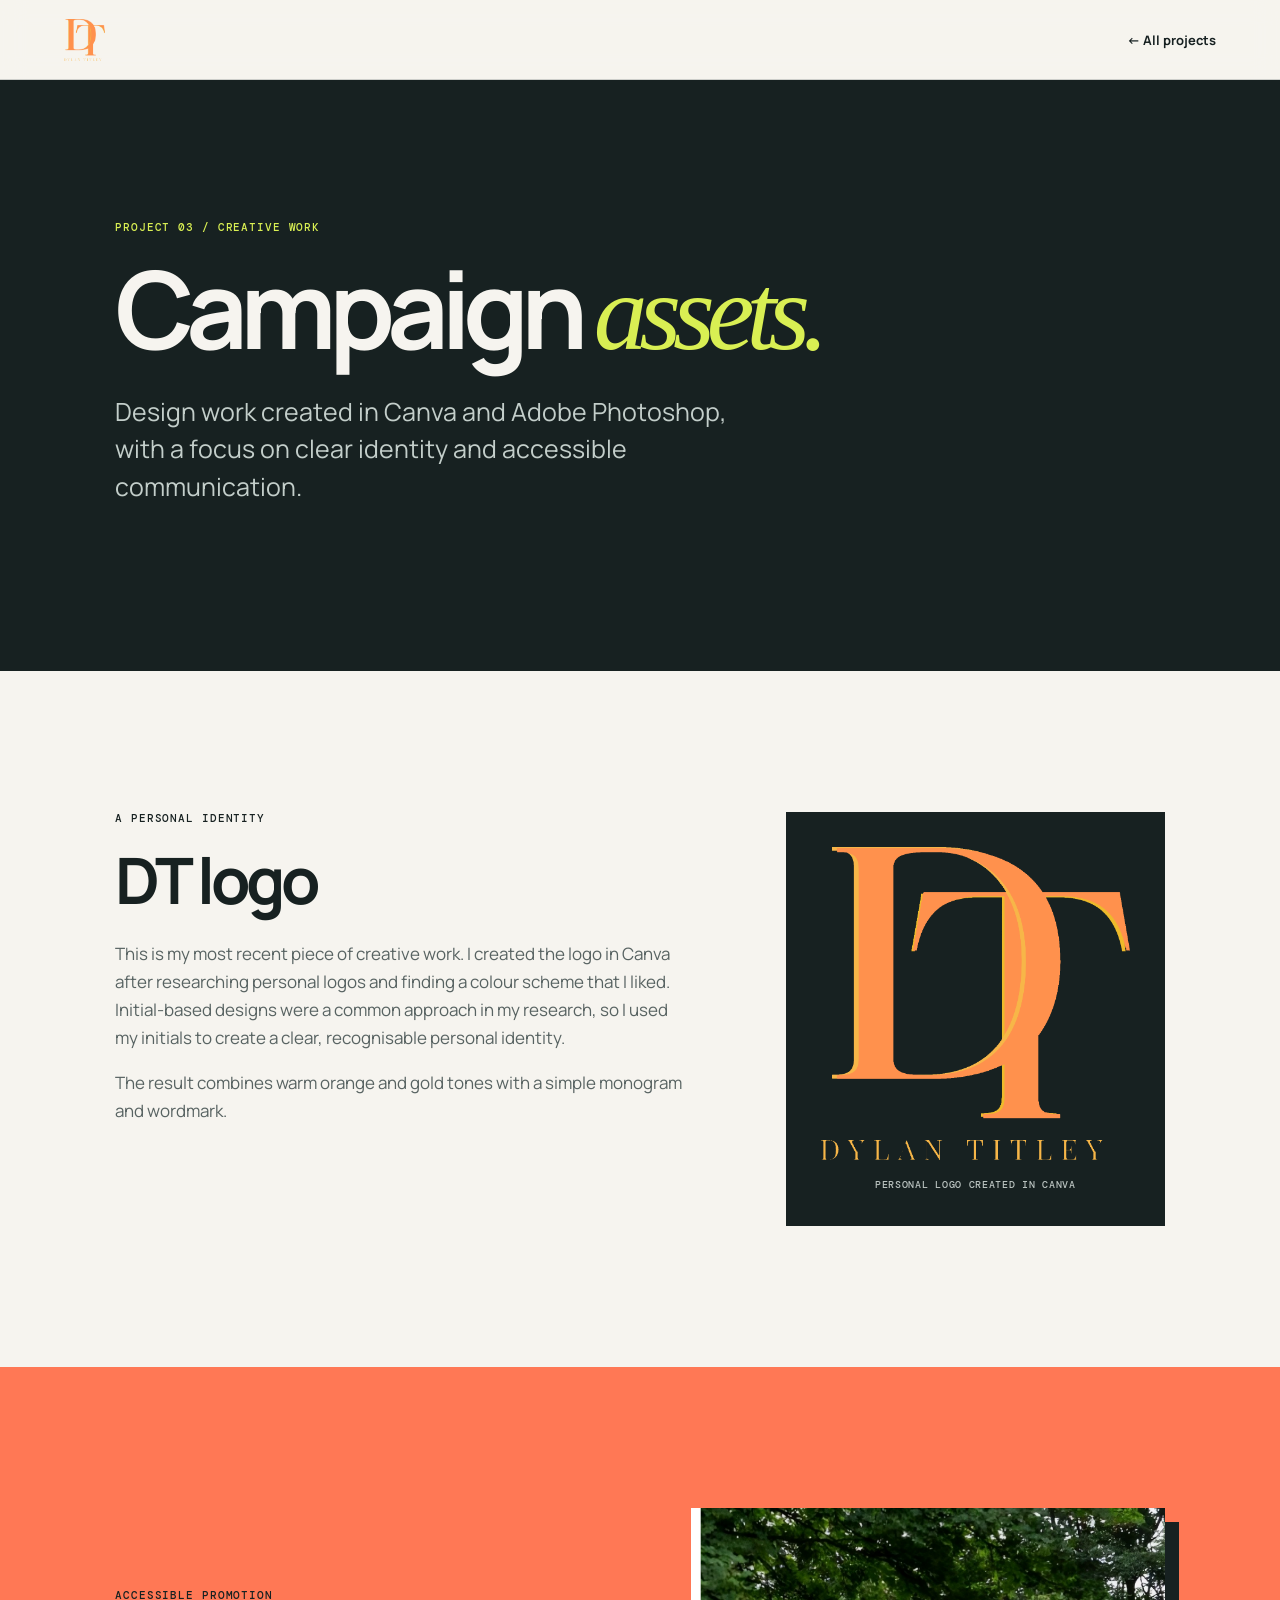
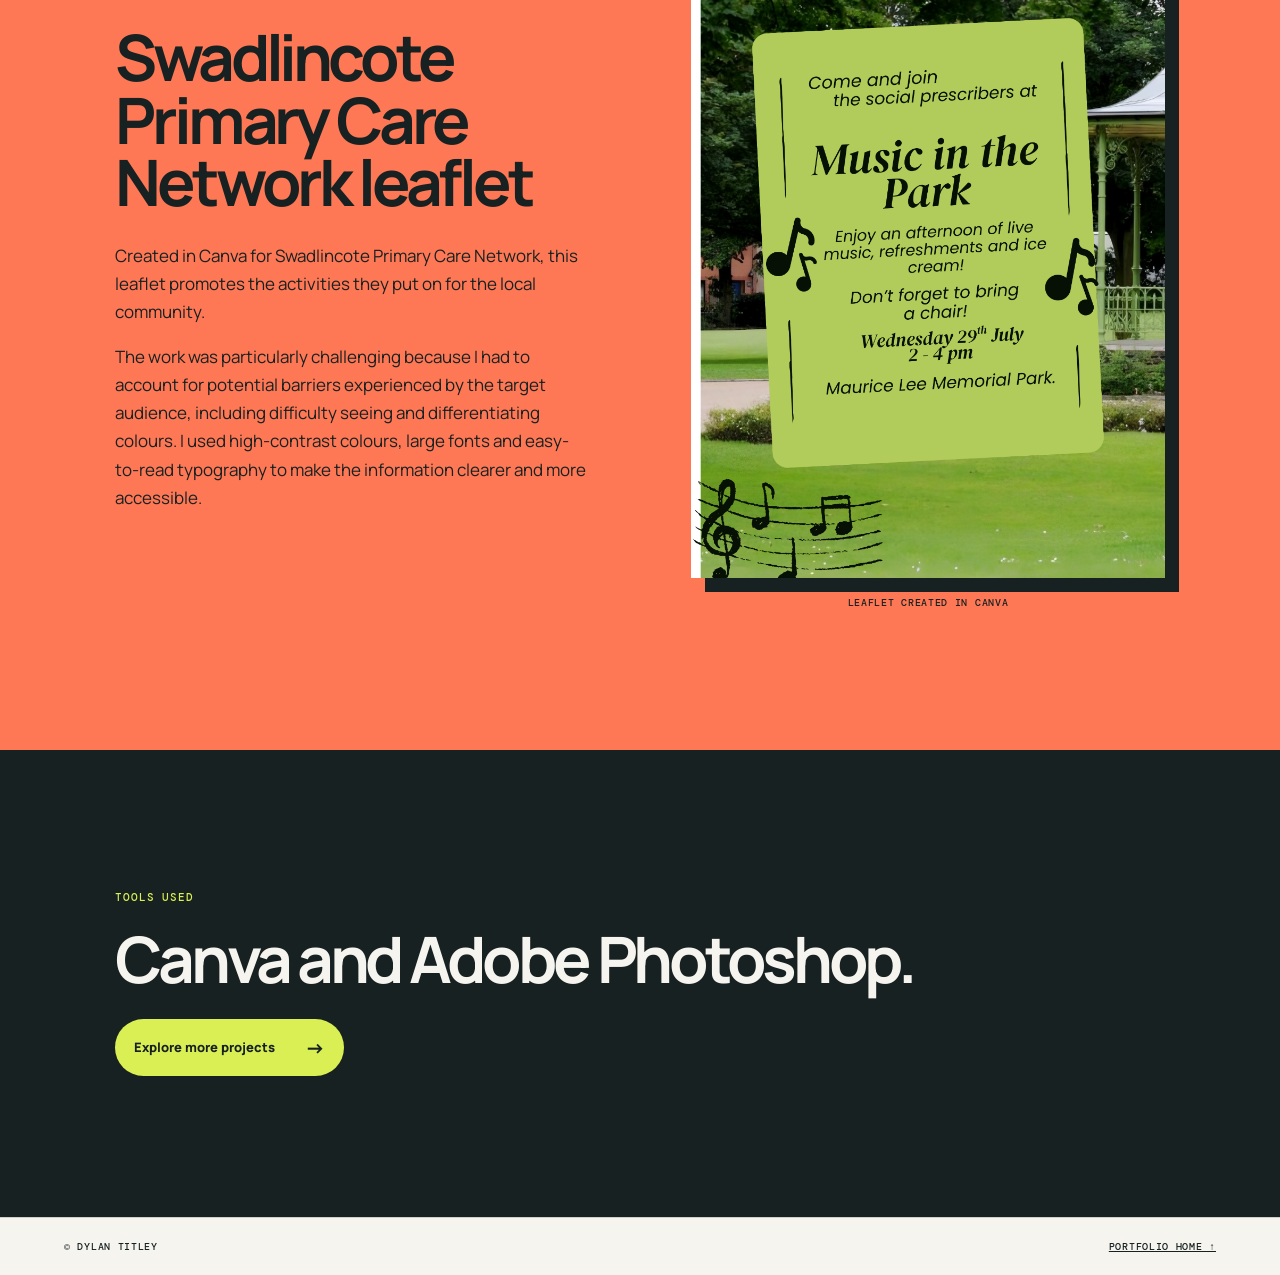
==== campaign-assets.html @ 347e77bb "Add files via upload" ====
<!doctype html>
<html lang="en">
<head>
  <meta charset="utf-8">
  <meta name="viewport" content="width=device-width, initial-scale=1">
  <meta name="description" content="Dylan Titley's campaign assets project.">
  <title>Campaign Assets | Dylan Titley</title>
  <link rel="preconnect" href="https://fonts.googleapis.com">
  <link rel="preconnect" href="https://fonts.gstatic.com" crossorigin>
  <link href="https://fonts.googleapis.com/css2?family=DM+Mono:wght@400;500&family=Manrope:wght@400;500;600;700;800&display=swap" rel="stylesheet">
  <link rel="stylesheet" href="styles.css">
</head>
<body>
  <header class="site-header"><a class="brand" href="index.html#home" aria-label="Dylan Titley, home"><img src="dt-logo-transparent.png" alt="Dylan Titley"></a><a class="back-link" href="index.html#projects">&larr; All projects</a></header>
  <main>
    <section class="project-hero section-shell"><p class="eyebrow">Project 03 / Creative work</p><h1>Campaign <em>assets.</em></h1><p class="project-intro">Design work created in Canva and Adobe Photoshop, with a focus on clear identity and accessible communication.</p></section>
    <section class="section-shell project-detail"><div class="project-summary"><p class="eyebrow">A personal identity</p><h2>DT logo</h2><p>This is my most recent piece of creative work. I created the logo in Canva after researching personal logos and finding a colour scheme that I liked. Initial-based designs were a common approach in my research, so I used my initials to create a clear, recognisable personal identity.</p><p>The result combines warm orange and gold tones with a simple monogram and wordmark.</p></div><figure class="asset-logo"><img src="dt-logo-transparent.png" alt="Dylan Titley DT personal logo"><figcaption>Personal logo created in Canva</figcaption></figure></section>
    <section class="asset-leaflet section-shell"><div class="leaflet-copy"><p class="eyebrow">Accessible promotion</p><h2>Swadlincote Primary Care Network leaflet</h2><p>Created in Canva for Swadlincote Primary Care Network, this leaflet promotes the activities they put on for the local community.</p><p>The work was particularly challenging because I had to account for potential barriers experienced by the target audience, including difficulty seeing and differentiating colours. I used high-contrast colours, large fonts and easy-to-read typography to make the information clearer and more accessible.</p></div><figure class="leaflet-art"><img src="music-in-the-park-leaflet.png" alt="Music in the Park leaflet for Swadlincote Primary Care Network"><figcaption>Leaflet created in Canva</figcaption></figure></section>
    <section class="project-closing section-shell"><p class="eyebrow">Tools used</p><h2>Canva and Adobe Photoshop.</h2><a class="button button-solid" href="index.html#projects">Explore more projects <span>&rarr;</span></a></section>
  </main>
  <footer><span>&copy; <span id="year"></span> Dylan Titley</span><a href="index.html#home">Portfolio home &uarr;</a></footer><script src="script.js"></script>
</body>
</html>
---- styles.css ----
:root{--ink:#172121;--paper:#f6f4ef;--lime:#d9ef53;--coral:#ff7855;--line:rgba(23,33,33,.18);--muted:#586362}*{box-sizing:border-box}html{scroll-behavior:smooth}body{margin:0;background:var(--paper);color:var(--ink);font-family:Manrope,Arial,sans-serif}.site-header{height:80px;padding:0 clamp(22px,5vw,74px);display:flex;align-items:center;justify-content:space-between;border-bottom:1px solid var(--line);position:sticky;top:0;background:rgba(246,244,239,.94);backdrop-filter:blur(12px);z-index:10}.brand{font-size:27px;font-weight:800;letter-spacing:-2px;color:inherit;text-decoration:none}.brand span{color:var(--coral)}.menu-toggle{width:48px;height:48px;border:1px solid var(--ink);border-radius:50%;background:none;display:flex;flex-direction:column;justify-content:center;gap:6px;align-items:center;cursor:pointer;z-index:12}.menu-toggle span{width:18px;height:1.5px;background:var(--ink);transition:.25s}.menu-toggle.open span:first-child{transform:translateY(3.75px) rotate(45deg)}.menu-toggle.open span:last-child{transform:translateY(-3.75px) rotate(-45deg)}.site-menu{position:fixed;inset:0 0 auto auto;width:min(430px,100%);height:100vh;background:var(--ink);padding:120px clamp(34px,6vw,80px);transform:translateX(102%);transition:transform .35s ease;display:flex;flex-direction:column;gap:12px;z-index:11}.site-menu.open{transform:translateX(0)}.site-menu a{color:var(--paper);text-decoration:none;font-size:clamp(28px,4vw,46px);font-weight:700;letter-spacing:-2px;line-height:1.18}.site-menu a:hover{color:var(--lime)}.section-shell{padding:clamp(76px,11vw,150px) clamp(22px,9vw,145px)}.hero{min-height:calc(100vh - 80px);background:var(--ink);color:var(--paper);display:flex;flex-direction:column;justify-content:center;position:relative;overflow:hidden}.hero:after{content:"";position:absolute;width:min(42vw,540px);aspect-ratio:1;border-radius:50%;background:var(--lime);right:-8vw;bottom:-17vw;opacity:.98}.eyebrow,.card-label{margin:0 0 24px;font:500 11px/1.2 "DM Mono",monospace;letter-spacing:.08em;text-transform:uppercase}.hero .eyebrow{color:var(--lime)}h1,h2,h3,p{margin-top:0}h1{font-size:clamp(50px,8.4vw,128px);line-height:.93;letter-spacing:-.075em;max-width:1000px;margin-bottom:30px;position:relative;z-index:1}h1 em{font-family:Georgia,serif;font-weight:400;color:var(--lime)}.hero-copy{max-width:540px;font-size:clamp(17px,1.7vw,22px);line-height:1.55;position:relative;z-index:1}.hero-actions{display:flex;align-items:center;gap:26px;margin-top:24px;position:relative;z-index:1}.button{display:inline-flex;align-items:center;gap:30px;padding:15px 19px;border-radius:999px;text-decoration:none;font-size:13px;font-weight:800;transition:transform .2s}.button:hover{transform:translateY(-3px)}.button-solid{background:var(--lime);color:var(--ink)}.button span{font-size:20px}.text-link{color:var(--paper);font-weight:700}.hero-footer{position:absolute;left:clamp(22px,9vw,145px);right:clamp(22px,9vw,145px);bottom:32px;display:flex;justify-content:space-between;font:500 10px "DM Mono",monospace;text-transform:uppercase;letter-spacing:.07em;color:#b9c2bf;z-index:1}.split-section{display:grid;grid-template-columns:.8fr 2fr;gap:8vw;border-bottom:1px solid var(--line)}h2{font-size:clamp(37px,5vw,73px);line-height:.98;letter-spacing:-.065em;margin-bottom:28px;max-width:850px}.split-section p:not(.eyebrow){max-width:680px;font-size:17px;line-height:1.65;color:var(--muted)}.split-section .lead{color:var(--ink);font-size:23px;line-height:1.45}.experience-section{background:#e3e0d9}.section-heading{display:flex;justify-content:space-between;align-items:flex-end;gap:40px;margin-bottom:58px}.section-heading p{max-width:300px;color:var(--muted);line-height:1.5;margin-bottom:7px}.timeline{border-top:1px solid var(--line)}.timeline-item{display:grid;grid-template-columns:.8fr 2fr;gap:8vw;padding:28px 0 34px;border-bottom:1px solid var(--line)}.timeline-meta{font:500 11px/1.6 "DM Mono",monospace;text-transform:uppercase}.timeline-meta span{display:block}.timeline-meta span+span{color:var(--coral)}h3{font-size:clamp(22px,3vw,38px);letter-spacing:-.055em;margin-bottom:12px}h3 span{font-weight:400;color:var(--muted)}.timeline-item p{max-width:650px;margin-bottom:0;color:var(--muted);line-height:1.6}.two-column{display:grid;grid-template-columns:1.25fr .75fr;gap:8vw}.education-card{border-top:1px solid var(--line);padding:20px 0 10px;margin-top:30px}.education-card h3{font-size:23px;margin-bottom:8px}.education-card p{line-height:1.55}.education-card span,.small{color:var(--muted)}.small{font-size:14px}.skills{background:var(--lime);align-self:start;padding:30px}.skills ul{list-style:none;padding:0;margin:0}.skills li{font-size:20px;border-top:1px solid rgba(23,33,33,.28);padding:13px 0}.relevant-label{margin-top:45px}.skills .relevant li{font-size:14px;line-height:1.4}.projects-section{background:var(--coral)}.project-grid{display:grid;grid-template-columns:repeat(3,1fr);gap:16px}.project-card{min-height:340px;background:var(--paper);padding:22px;position:relative;overflow:hidden;display:flex;flex-direction:column}.project-card p{font:500 11px "DM Mono",monospace}.project-card h3{font-size:27px;margin:auto 0 5px;z-index:1}.project-card span{font-size:13px;color:var(--muted);z-index:1}.project-shape{position:absolute;right:-55px;top:34px;width:180px;aspect-ratio:1;background:var(--lime)}.shape-one{border-radius:50%}.shape-two{transform:rotate(45deg);background:var(--ink)}.shape-three{border-radius:0 90px 0 90px;background:var(--coral);border:1px solid var(--ink)}.cv-section{background:var(--ink);color:var(--paper);display:flex;align-items:center;justify-content:space-between;gap:35px}.cv-section .eyebrow{color:var(--lime)}.cv-section h2{margin-bottom:12px}.cv-section p:not(.eyebrow){color:#c3ceca;margin-bottom:0}.button-light{background:var(--paper);color:var(--ink);white-space:nowrap}.contact-section{text-align:center;padding-top:130px;padding-bottom:130px}.contact-section .eyebrow{color:var(--coral)}.contact-section h2{margin:0 auto 28px}.contact-email{font-size:clamp(21px,4vw,50px);letter-spacing:-.055em;color:var(--ink);font-weight:700;text-decoration-color:var(--coral);text-underline-offset:8px}.contact-section p{margin:26px 0 0;color:var(--muted)}footer{padding:22px clamp(22px,5vw,74px);display:flex;justify-content:space-between;border-top:1px solid var(--line);font:500 10px "DM Mono",monospace;text-transform:uppercase;letter-spacing:.07em}footer a{color:inherit}@media(max-width:720px){.section-shell{padding-top:80px;padding-bottom:80px}.hero:after{width:260px;right:-80px;bottom:-60px}.hero-footer{display:block}.hero-footer span{display:block;margin-top:7px}.split-section,.timeline-item,.two-column{grid-template-columns:1fr;gap:25px}.section-heading,.cv-section{display:block}.section-heading p{margin-bottom:0}.project-grid{grid-template-columns:1fr}.project-card{min-height:230px}.skills{margin-top:10px}.cv-section .button{margin-top:32px}.site-menu{width:100%}h1{font-size:clamp(50px,15vw,80px)}}
.brand{display:flex;align-items:center;width:58px}.brand img{width:100%;height:42px;object-fit:contain;object-position:left center}.hero-logo{position:absolute;width:clamp(220px,25vw,420px);right:clamp(16px,5vw,85px);top:50px;z-index:1;object-fit:contain;mix-blend-mode:screen;opacity:.84}.hero h1,.hero-copy,.hero-actions,.hero-footer{z-index:2}@media(max-width:720px){.hero-logo{width:180px;right:-20px;top:30px;opacity:.48}}
.project-card{color:var(--ink);text-decoration:none;transition:transform .25s,box-shadow .25s}.project-card:hover{transform:translateY(-7px);box-shadow:10px 10px 0 var(--ink)}.project-card b{display:block;margin-top:8px;font:500 10px "DM Mono",monospace;text-transform:uppercase;letter-spacing:.06em;color:var(--coral)}.back-link{color:var(--ink);font:700 13px Manrope,Arial,sans-serif;text-decoration:none}.back-link:hover{text-decoration:underline;text-underline-offset:5px}.project-hero{background:var(--ink);color:var(--paper);min-height:55vh;display:flex;flex-direction:column;justify-content:center}.project-hero .eyebrow,.project-closing .eyebrow{color:var(--lime)}.project-hero h1{max-width:1000px}.project-hero h1 em{font-family:Georgia,serif;font-weight:400;color:var(--lime)}.project-intro{max-width:620px;font-size:clamp(18px,2vw,25px);line-height:1.5;color:#c3ceca}.project-detail{display:grid;grid-template-columns:1.2fr .8fr;gap:8vw}.project-summary p:not(.eyebrow){max-width:660px;color:var(--muted);font-size:17px;line-height:1.65}.project-facts{border-top:1px solid var(--line)}.project-facts div{padding:18px 0;border-bottom:1px solid var(--line);display:flex;justify-content:space-between;gap:15px}.project-facts span{font:500 10px "DM Mono",monospace;text-transform:uppercase;letter-spacing:.07em}.project-facts strong{font-size:14px;text-align:right}.process-section{background:#e3e0d9}.process-grid{display:grid;grid-template-columns:repeat(2,1fr);border-top:1px solid var(--line)}.process-grid article{padding:28px 32px 35px 0;border-bottom:1px solid var(--line)}.process-grid article:nth-child(odd){padding-right:32px;border-right:1px solid var(--line)}.process-grid article:nth-child(even){padding-left:32px}.process-grid span{font:500 11px "DM Mono",monospace;color:var(--coral)}.process-grid h3{font-size:27px;margin:35px 0 10px}.process-grid p{margin:0;color:var(--muted);line-height:1.6}.project-closing{background:var(--ink);color:var(--paper)}.project-placeholder{min-height:50vh;background:var(--coral)}.project-placeholder p:not(.eyebrow){max-width:630px;font-size:18px;line-height:1.6}.project-placeholder .button{margin-top:20px}@media(max-width:720px){.project-detail,.process-grid{grid-template-columns:1fr}.process-grid article:nth-child(odd){padding-right:0;border-right:0}.process-grid article:nth-child(even){padding-left:0}.project-facts{margin-top:20px}}
.project-pdf{background:var(--coral);display:flex;align-items:center;justify-content:space-between;gap:35px}.project-pdf h2{margin-bottom:12px}.project-pdf p:not(.eyebrow){margin:0;line-height:1.5}@media(max-width:720px){.project-pdf{display:block}.project-pdf .button{margin-top:28px}}
.linkedin-link{display:block;width:max-content;margin:20px auto 0;color:var(--ink);font-size:14px;font-weight:800;text-decoration:none;border-bottom:2px solid var(--coral);padding-bottom:4px}.linkedin-link:hover{color:var(--coral)}.asset-logo{margin:0;background:#172121;display:flex;flex-direction:column;align-items:center;justify-content:center;min-height:390px;padding:35px}.asset-logo img{width:min(100%,360px);height:auto}.asset-logo figcaption,.leaflet-art figcaption{margin-top:18px;font:500 10px "DM Mono",monospace;letter-spacing:.07em;text-transform:uppercase;color:#b9c2bf}.asset-leaflet{display:grid;grid-template-columns:1fr 1fr;gap:8vw;align-items:center;background:var(--coral)}.leaflet-copy p:not(.eyebrow){max-width:600px;font-size:17px;line-height:1.65}.leaflet-art{margin:0;display:flex;flex-direction:column;align-items:center}.leaflet-art img{width:min(100%,480px);height:auto;box-shadow:14px 14px 0 var(--ink)}.leaflet-art figcaption{color:var(--ink)}@media(max-width:720px){.asset-leaflet{grid-template-columns:1fr}.asset-logo{min-height:260px}}
.hero-logo{width:clamp(120px,14vw,180px);right:clamp(12px,3vw,52px);top:28px}.hero h1{max-width:900px}@media(max-width:720px){.hero-logo{width:96px;right:12px;top:18px;opacity:.42}}
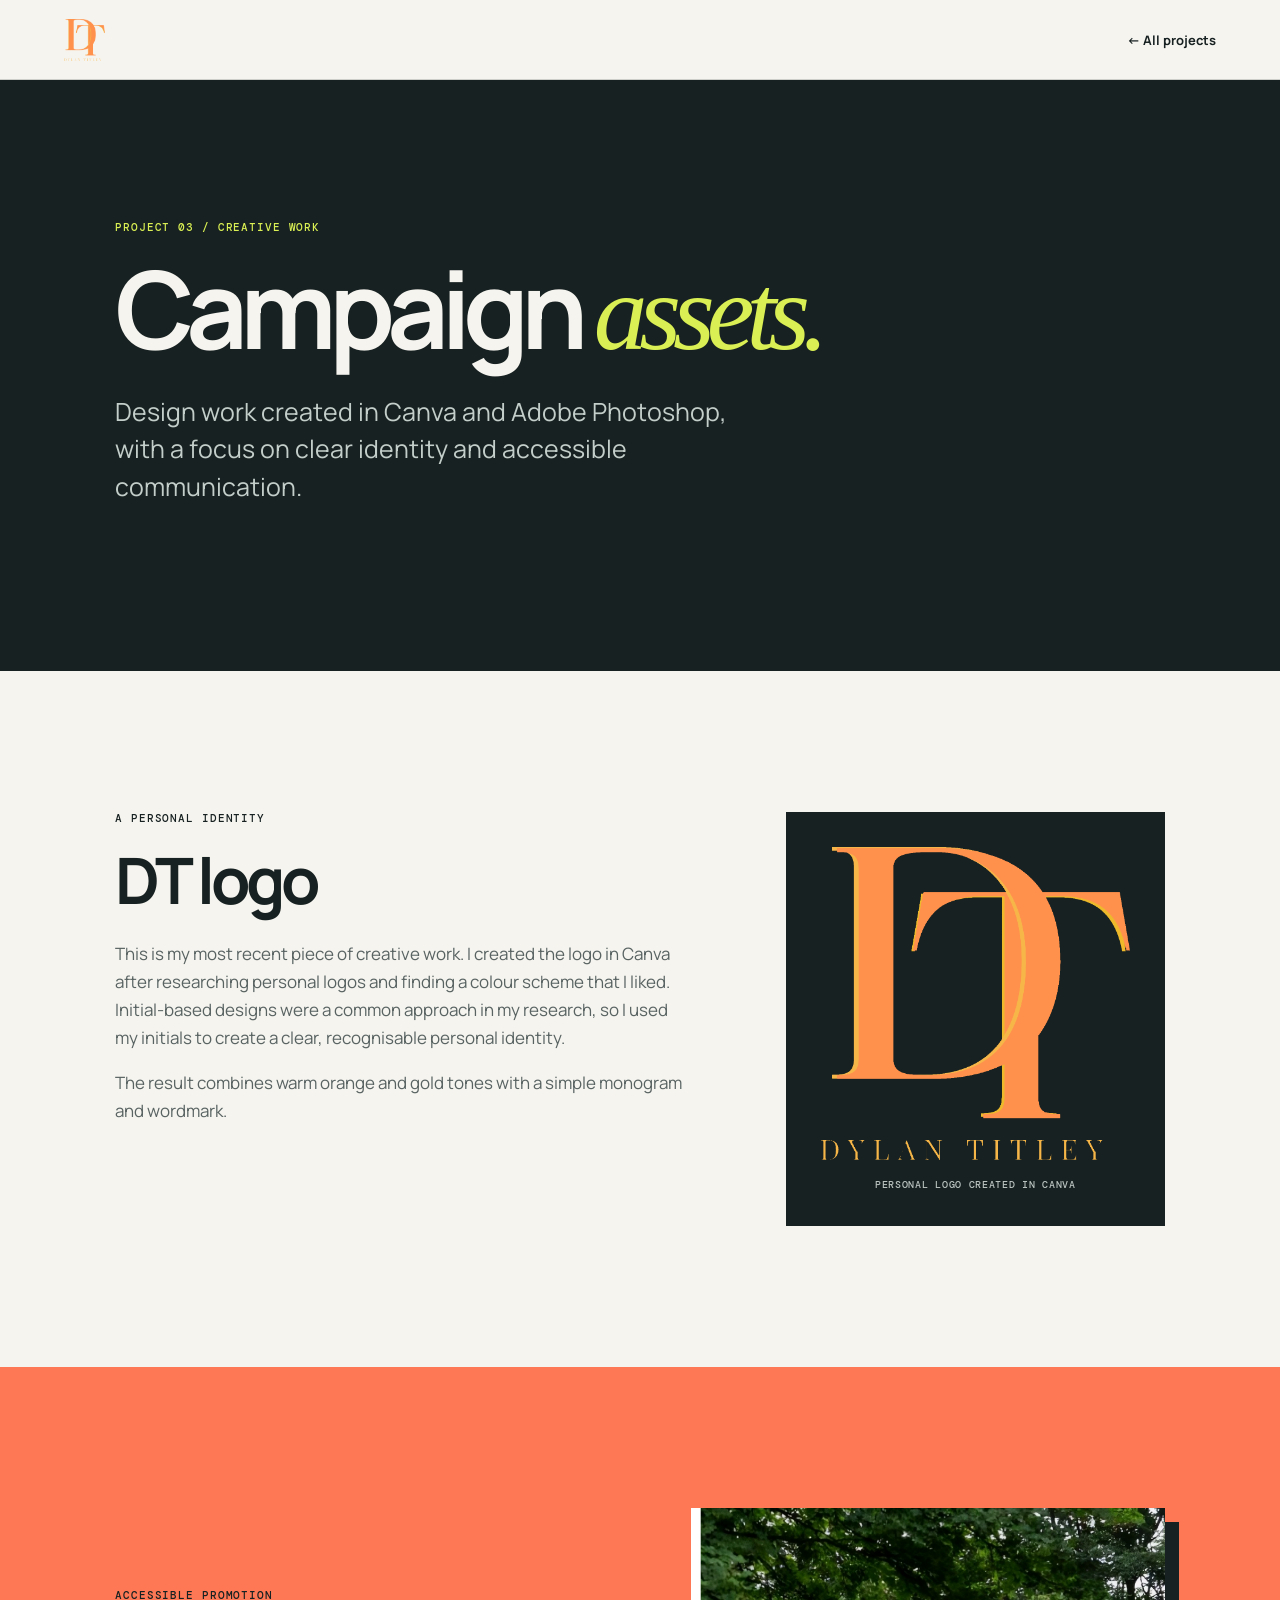
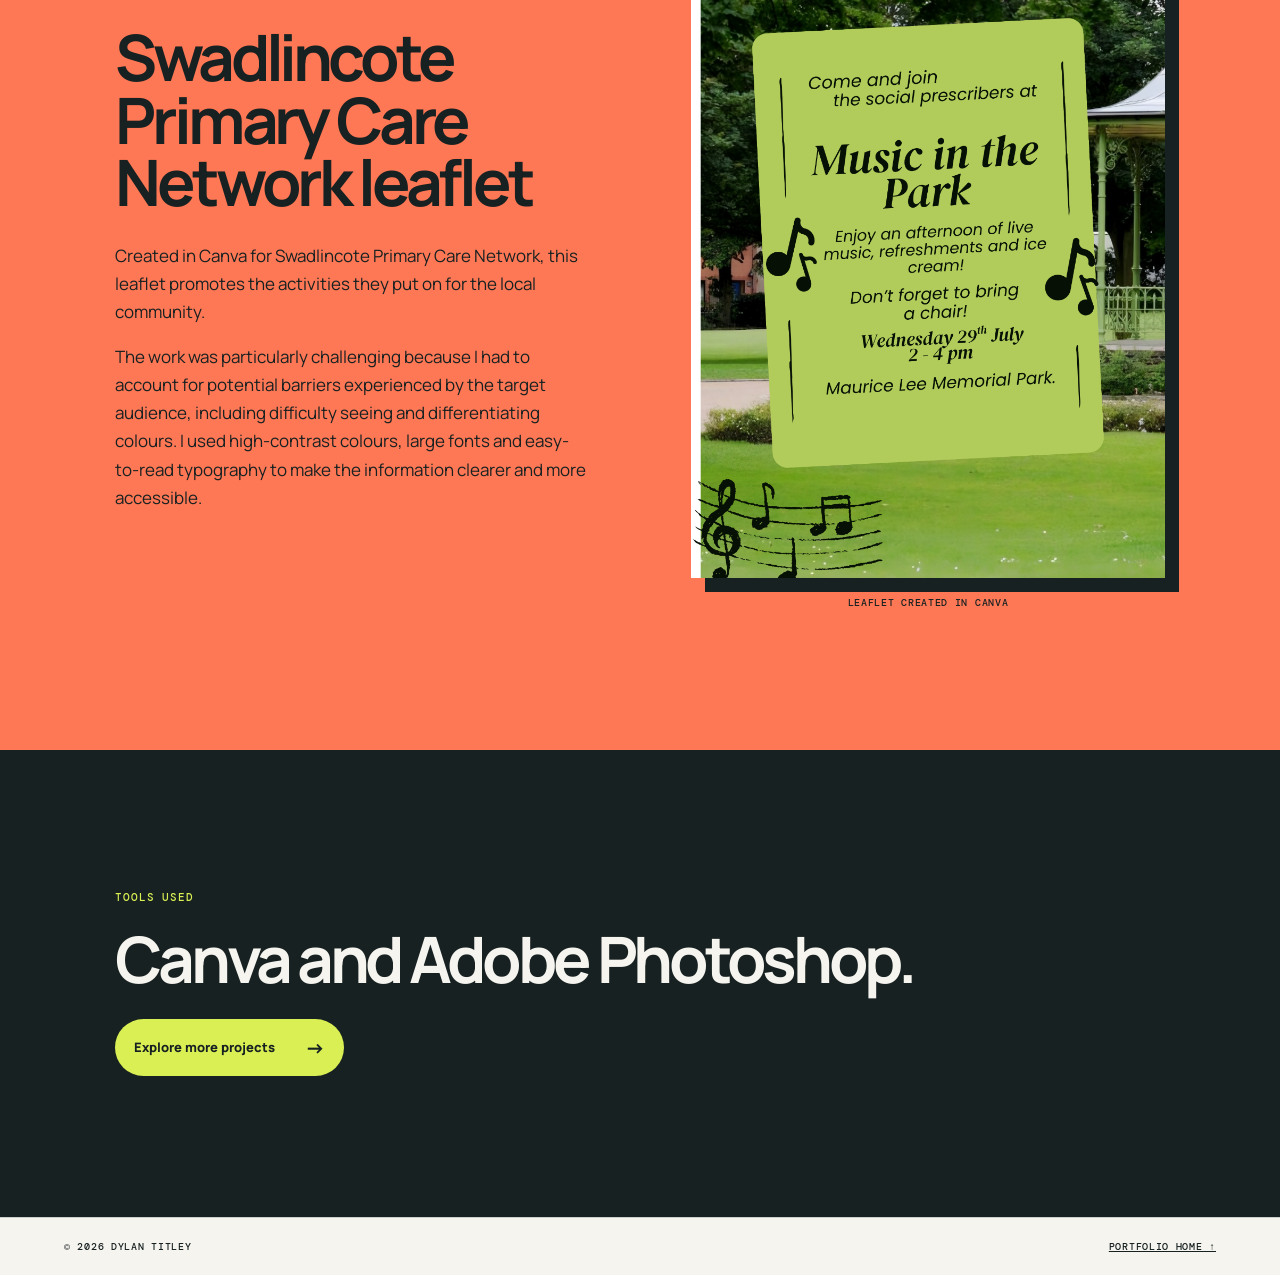
==== commit 60e16283: "Improve portfolio navigation and add motion upgrades" ====
--- a/campaign-assets.html
+++ b/campaign-assets.html
@@ -1,23 +1,115 @@
 <!doctype html>
 <html lang="en">
-<head>
-  <meta charset="utf-8">
-  <meta name="viewport" content="width=device-width, initial-scale=1">
-  <meta name="description" content="Dylan Titley's campaign assets project.">
-  <title>Campaign Assets | Dylan Titley</title>
-  <link rel="preconnect" href="https://fonts.googleapis.com">
-  <link rel="preconnect" href="https://fonts.gstatic.com" crossorigin>
-  <link href="https://fonts.googleapis.com/css2?family=DM+Mono:wght@400;500&family=Manrope:wght@400;500;600;700;800&display=swap" rel="stylesheet">
-  <link rel="stylesheet" href="styles.css">
-</head>
-<body>
-  <header class="site-header"><a class="brand" href="index.html#home" aria-label="Dylan Titley, home"><img src="dt-logo-transparent.png" alt="Dylan Titley"></a><a class="back-link" href="index.html#projects">&larr; All projects</a></header>
-  <main>
-    <section class="project-hero section-shell"><p class="eyebrow">Project 03 / Creative work</p><h1>Campaign <em>assets.</em></h1><p class="project-intro">Design work created in Canva and Adobe Photoshop, with a focus on clear identity and accessible communication.</p></section>
-    <section class="section-shell project-detail"><div class="project-summary"><p class="eyebrow">A personal identity</p><h2>DT logo</h2><p>This is my most recent piece of creative work. I created the logo in Canva after researching personal logos and finding a colour scheme that I liked. Initial-based designs were a common approach in my research, so I used my initials to create a clear, recognisable personal identity.</p><p>The result combines warm orange and gold tones with a simple monogram and wordmark.</p></div><figure class="asset-logo"><img src="dt-logo-transparent.png" alt="Dylan Titley DT personal logo"><figcaption>Personal logo created in Canva</figcaption></figure></section>
-    <section class="asset-leaflet section-shell"><div class="leaflet-copy"><p class="eyebrow">Accessible promotion</p><h2>Swadlincote Primary Care Network leaflet</h2><p>Created in Canva for Swadlincote Primary Care Network, this leaflet promotes the activities they put on for the local community.</p><p>The work was particularly challenging because I had to account for potential barriers experienced by the target audience, including difficulty seeing and differentiating colours. I used high-contrast colours, large fonts and easy-to-read typography to make the information clearer and more accessible.</p></div><figure class="leaflet-art"><img src="music-in-the-park-leaflet.png" alt="Music in the Park leaflet for Swadlincote Primary Care Network"><figcaption>Leaflet created in Canva</figcaption></figure></section>
-    <section class="project-closing section-shell"><p class="eyebrow">Tools used</p><h2>Canva and Adobe Photoshop.</h2><a class="button button-solid" href="index.html#projects">Explore more projects <span>&rarr;</span></a></section>
-  </main>
-  <footer><span>&copy; <span id="year"></span> Dylan Titley</span><a href="index.html#home">Portfolio home &uarr;</a></footer><script src="script.js"></script>
-</body>
+  <head>
+    <meta charset="utf-8" />
+    <meta name="viewport" content="width=device-width, initial-scale=1" />
+    <meta
+      name="description"
+      content="Dylan Titley's campaign assets project."
+    />
+    <link rel="icon" type="image/png" href="favicon.png" />
+    <title>Campaign Assets | Dylan Titley</title>
+    <link rel="preconnect" href="https://fonts.googleapis.com" />
+    <link rel="preconnect" href="https://fonts.gstatic.com" crossorigin />
+    <link
+      href="https://fonts.googleapis.com/css2?family=DM+Mono:wght@400;500&family=Manrope:wght@400;500;600;700;800&display=swap"
+      rel="stylesheet"
+    />
+    <link rel="stylesheet" href="vendor/lenis.css" />
+    <link rel="stylesheet" href="styles.css" />
+    <script src="vendor/gsap.min.js" defer></script>
+    <script src="vendor/lenis.min.js" defer></script>
+    <script src="script.js" defer></script>
+  </head>
+  <body>
+    <a class="skip-link" href="#main-content">Skip to content</a>
+    <div class="reading-progress" aria-hidden="true"></div>
+    <header class="site-header">
+      <a class="brand" href="index.html#home" aria-label="Dylan Titley, home"
+        ><img
+          src="dt-logo-transparent.png"
+          alt="Dylan Titley"
+          width="1023"
+          height="1038"
+          decoding="async" /></a
+      ><a class="back-link" href="index.html#projects">&larr; All projects</a>
+    </header>
+    <main id="main-content" tabindex="-1">
+      <section class="project-hero section-shell">
+        <p class="eyebrow">Project 03 / Creative work</p>
+        <h1>Campaign <em>assets.</em></h1>
+        <p class="project-intro">
+          Design work created in Canva and Adobe Photoshop, with a focus on
+          clear identity and accessible communication.
+        </p>
+      </section>
+      <section class="section-shell project-detail">
+        <div class="project-summary">
+          <p class="eyebrow">A personal identity</p>
+          <h2>DT logo</h2>
+          <p>
+            This is my most recent piece of creative work. I created the logo in
+            Canva after researching personal logos and finding a colour scheme
+            that I liked. Initial-based designs were a common approach in my
+            research, so I used my initials to create a clear, recognisable
+            personal identity.
+          </p>
+          <p>
+            The result combines warm orange and gold tones with a simple
+            monogram and wordmark.
+          </p>
+        </div>
+        <figure class="asset-logo">
+          <img
+            src="dt-logo-transparent.png"
+            alt="Dylan Titley DT personal logo"
+            width="1023"
+            height="1038"
+            decoding="async"
+            loading="lazy"
+          />
+          <figcaption>Personal logo created in Canva</figcaption>
+        </figure>
+      </section>
+      <section class="asset-leaflet section-shell">
+        <div class="leaflet-copy">
+          <p class="eyebrow">Accessible promotion</p>
+          <h2>Swadlincote Primary Care Network leaflet</h2>
+          <p>
+            Created in Canva for Swadlincote Primary Care Network, this leaflet
+            promotes the activities they put on for the local community.
+          </p>
+          <p>
+            The work was particularly challenging because I had to account for
+            potential barriers experienced by the target audience, including
+            difficulty seeing and differentiating colours. I used high-contrast
+            colours, large fonts and easy-to-read typography to make the
+            information clearer and more accessible.
+          </p>
+        </div>
+        <figure class="leaflet-art">
+          <img
+            src="music-in-the-park-leaflet.png"
+            alt="Music in the Park leaflet for Swadlincote Primary Care Network"
+            width="891"
+            height="1261"
+            decoding="async"
+            loading="lazy"
+          />
+          <figcaption>Leaflet created in Canva</figcaption>
+        </figure>
+      </section>
+      <section class="project-closing section-shell">
+        <p class="eyebrow">Tools used</p>
+        <h2>Canva and Adobe Photoshop.</h2>
+        <a class="button button-solid" href="index.html#projects"
+          >Explore more projects <span>&rarr;</span></a
+        >
+      </section>
+    </main>
+    <footer>
+      <span>&copy; <span id="year"></span> Dylan Titley</span
+      ><a href="index.html#home">Portfolio home &uarr;</a>
+    </footer>
+  </body>
 </html>
--- a/vendor/lenis.css
+++ b/vendor/lenis.css
@@ -0,0 +1 @@
+html.lenis,html.lenis body{height:auto}.lenis:not(.lenis-autoToggle).lenis-stopped{overflow:clip}.lenis [data-lenis-prevent],.lenis [data-lenis-prevent-wheel],.lenis [data-lenis-prevent-touch]{overscroll-behavior:contain}.lenis.lenis-smooth iframe{pointer-events:none}.lenis.lenis-autoToggle{transition-property:overflow;transition-duration:1ms;transition-behavior:allow-discrete}
--- a/styles.css
+++ b/styles.css
@@ -1,6 +1,934 @@
-:root{--ink:#172121;--paper:#f6f4ef;--lime:#d9ef53;--coral:#ff7855;--line:rgba(23,33,33,.18);--muted:#586362}*{box-sizing:border-box}html{scroll-behavior:smooth}body{margin:0;background:var(--paper);color:var(--ink);font-family:Manrope,Arial,sans-serif}.site-header{height:80px;padding:0 clamp(22px,5vw,74px);display:flex;align-items:center;justify-content:space-between;border-bottom:1px solid var(--line);position:sticky;top:0;background:rgba(246,244,239,.94);backdrop-filter:blur(12px);z-index:10}.brand{font-size:27px;font-weight:800;letter-spacing:-2px;color:inherit;text-decoration:none}.brand span{color:var(--coral)}.menu-toggle{width:48px;height:48px;border:1px solid var(--ink);border-radius:50%;background:none;display:flex;flex-direction:column;justify-content:center;gap:6px;align-items:center;cursor:pointer;z-index:12}.menu-toggle span{width:18px;height:1.5px;background:var(--ink);transition:.25s}.menu-toggle.open span:first-child{transform:translateY(3.75px) rotate(45deg)}.menu-toggle.open span:last-child{transform:translateY(-3.75px) rotate(-45deg)}.site-menu{position:fixed;inset:0 0 auto auto;width:min(430px,100%);height:100vh;background:var(--ink);padding:120px clamp(34px,6vw,80px);transform:translateX(102%);transition:transform .35s ease;display:flex;flex-direction:column;gap:12px;z-index:11}.site-menu.open{transform:translateX(0)}.site-menu a{color:var(--paper);text-decoration:none;font-size:clamp(28px,4vw,46px);font-weight:700;letter-spacing:-2px;line-height:1.18}.site-menu a:hover{color:var(--lime)}.section-shell{padding:clamp(76px,11vw,150px) clamp(22px,9vw,145px)}.hero{min-height:calc(100vh - 80px);background:var(--ink);color:var(--paper);display:flex;flex-direction:column;justify-content:center;position:relative;overflow:hidden}.hero:after{content:"";position:absolute;width:min(42vw,540px);aspect-ratio:1;border-radius:50%;background:var(--lime);right:-8vw;bottom:-17vw;opacity:.98}.eyebrow,.card-label{margin:0 0 24px;font:500 11px/1.2 "DM Mono",monospace;letter-spacing:.08em;text-transform:uppercase}.hero .eyebrow{color:var(--lime)}h1,h2,h3,p{margin-top:0}h1{font-size:clamp(50px,8.4vw,128px);line-height:.93;letter-spacing:-.075em;max-width:1000px;margin-bottom:30px;position:relative;z-index:1}h1 em{font-family:Georgia,serif;font-weight:400;color:var(--lime)}.hero-copy{max-width:540px;font-size:clamp(17px,1.7vw,22px);line-height:1.55;position:relative;z-index:1}.hero-actions{display:flex;align-items:center;gap:26px;margin-top:24px;position:relative;z-index:1}.button{display:inline-flex;align-items:center;gap:30px;padding:15px 19px;border-radius:999px;text-decoration:none;font-size:13px;font-weight:800;transition:transform .2s}.button:hover{transform:translateY(-3px)}.button-solid{background:var(--lime);color:var(--ink)}.button span{font-size:20px}.text-link{color:var(--paper);font-weight:700}.hero-footer{position:absolute;left:clamp(22px,9vw,145px);right:clamp(22px,9vw,145px);bottom:32px;display:flex;justify-content:space-between;font:500 10px "DM Mono",monospace;text-transform:uppercase;letter-spacing:.07em;color:#b9c2bf;z-index:1}.split-section{display:grid;grid-template-columns:.8fr 2fr;gap:8vw;border-bottom:1px solid var(--line)}h2{font-size:clamp(37px,5vw,73px);line-height:.98;letter-spacing:-.065em;margin-bottom:28px;max-width:850px}.split-section p:not(.eyebrow){max-width:680px;font-size:17px;line-height:1.65;color:var(--muted)}.split-section .lead{color:var(--ink);font-size:23px;line-height:1.45}.experience-section{background:#e3e0d9}.section-heading{display:flex;justify-content:space-between;align-items:flex-end;gap:40px;margin-bottom:58px}.section-heading p{max-width:300px;color:var(--muted);line-height:1.5;margin-bottom:7px}.timeline{border-top:1px solid var(--line)}.timeline-item{display:grid;grid-template-columns:.8fr 2fr;gap:8vw;padding:28px 0 34px;border-bottom:1px solid var(--line)}.timeline-meta{font:500 11px/1.6 "DM Mono",monospace;text-transform:uppercase}.timeline-meta span{display:block}.timeline-meta span+span{color:var(--coral)}h3{font-size:clamp(22px,3vw,38px);letter-spacing:-.055em;margin-bottom:12px}h3 span{font-weight:400;color:var(--muted)}.timeline-item p{max-width:650px;margin-bottom:0;color:var(--muted);line-height:1.6}.two-column{display:grid;grid-template-columns:1.25fr .75fr;gap:8vw}.education-card{border-top:1px solid var(--line);padding:20px 0 10px;margin-top:30px}.education-card h3{font-size:23px;margin-bottom:8px}.education-card p{line-height:1.55}.education-card span,.small{color:var(--muted)}.small{font-size:14px}.skills{background:var(--lime);align-self:start;padding:30px}.skills ul{list-style:none;padding:0;margin:0}.skills li{font-size:20px;border-top:1px solid rgba(23,33,33,.28);padding:13px 0}.relevant-label{margin-top:45px}.skills .relevant li{font-size:14px;line-height:1.4}.projects-section{background:var(--coral)}.project-grid{display:grid;grid-template-columns:repeat(3,1fr);gap:16px}.project-card{min-height:340px;background:var(--paper);padding:22px;position:relative;overflow:hidden;display:flex;flex-direction:column}.project-card p{font:500 11px "DM Mono",monospace}.project-card h3{font-size:27px;margin:auto 0 5px;z-index:1}.project-card span{font-size:13px;color:var(--muted);z-index:1}.project-shape{position:absolute;right:-55px;top:34px;width:180px;aspect-ratio:1;background:var(--lime)}.shape-one{border-radius:50%}.shape-two{transform:rotate(45deg);background:var(--ink)}.shape-three{border-radius:0 90px 0 90px;background:var(--coral);border:1px solid var(--ink)}.cv-section{background:var(--ink);color:var(--paper);display:flex;align-items:center;justify-content:space-between;gap:35px}.cv-section .eyebrow{color:var(--lime)}.cv-section h2{margin-bottom:12px}.cv-section p:not(.eyebrow){color:#c3ceca;margin-bottom:0}.button-light{background:var(--paper);color:var(--ink);white-space:nowrap}.contact-section{text-align:center;padding-top:130px;padding-bottom:130px}.contact-section .eyebrow{color:var(--coral)}.contact-section h2{margin:0 auto 28px}.contact-email{font-size:clamp(21px,4vw,50px);letter-spacing:-.055em;color:var(--ink);font-weight:700;text-decoration-color:var(--coral);text-underline-offset:8px}.contact-section p{margin:26px 0 0;color:var(--muted)}footer{padding:22px clamp(22px,5vw,74px);display:flex;justify-content:space-between;border-top:1px solid var(--line);font:500 10px "DM Mono",monospace;text-transform:uppercase;letter-spacing:.07em}footer a{color:inherit}@media(max-width:720px){.section-shell{padding-top:80px;padding-bottom:80px}.hero:after{width:260px;right:-80px;bottom:-60px}.hero-footer{display:block}.hero-footer span{display:block;margin-top:7px}.split-section,.timeline-item,.two-column{grid-template-columns:1fr;gap:25px}.section-heading,.cv-section{display:block}.section-heading p{margin-bottom:0}.project-grid{grid-template-columns:1fr}.project-card{min-height:230px}.skills{margin-top:10px}.cv-section .button{margin-top:32px}.site-menu{width:100%}h1{font-size:clamp(50px,15vw,80px)}}
-.brand{display:flex;align-items:center;width:58px}.brand img{width:100%;height:42px;object-fit:contain;object-position:left center}.hero-logo{position:absolute;width:clamp(220px,25vw,420px);right:clamp(16px,5vw,85px);top:50px;z-index:1;object-fit:contain;mix-blend-mode:screen;opacity:.84}.hero h1,.hero-copy,.hero-actions,.hero-footer{z-index:2}@media(max-width:720px){.hero-logo{width:180px;right:-20px;top:30px;opacity:.48}}
-.project-card{color:var(--ink);text-decoration:none;transition:transform .25s,box-shadow .25s}.project-card:hover{transform:translateY(-7px);box-shadow:10px 10px 0 var(--ink)}.project-card b{display:block;margin-top:8px;font:500 10px "DM Mono",monospace;text-transform:uppercase;letter-spacing:.06em;color:var(--coral)}.back-link{color:var(--ink);font:700 13px Manrope,Arial,sans-serif;text-decoration:none}.back-link:hover{text-decoration:underline;text-underline-offset:5px}.project-hero{background:var(--ink);color:var(--paper);min-height:55vh;display:flex;flex-direction:column;justify-content:center}.project-hero .eyebrow,.project-closing .eyebrow{color:var(--lime)}.project-hero h1{max-width:1000px}.project-hero h1 em{font-family:Georgia,serif;font-weight:400;color:var(--lime)}.project-intro{max-width:620px;font-size:clamp(18px,2vw,25px);line-height:1.5;color:#c3ceca}.project-detail{display:grid;grid-template-columns:1.2fr .8fr;gap:8vw}.project-summary p:not(.eyebrow){max-width:660px;color:var(--muted);font-size:17px;line-height:1.65}.project-facts{border-top:1px solid var(--line)}.project-facts div{padding:18px 0;border-bottom:1px solid var(--line);display:flex;justify-content:space-between;gap:15px}.project-facts span{font:500 10px "DM Mono",monospace;text-transform:uppercase;letter-spacing:.07em}.project-facts strong{font-size:14px;text-align:right}.process-section{background:#e3e0d9}.process-grid{display:grid;grid-template-columns:repeat(2,1fr);border-top:1px solid var(--line)}.process-grid article{padding:28px 32px 35px 0;border-bottom:1px solid var(--line)}.process-grid article:nth-child(odd){padding-right:32px;border-right:1px solid var(--line)}.process-grid article:nth-child(even){padding-left:32px}.process-grid span{font:500 11px "DM Mono",monospace;color:var(--coral)}.process-grid h3{font-size:27px;margin:35px 0 10px}.process-grid p{margin:0;color:var(--muted);line-height:1.6}.project-closing{background:var(--ink);color:var(--paper)}.project-placeholder{min-height:50vh;background:var(--coral)}.project-placeholder p:not(.eyebrow){max-width:630px;font-size:18px;line-height:1.6}.project-placeholder .button{margin-top:20px}@media(max-width:720px){.project-detail,.process-grid{grid-template-columns:1fr}.process-grid article:nth-child(odd){padding-right:0;border-right:0}.process-grid article:nth-child(even){padding-left:0}.project-facts{margin-top:20px}}
-.project-pdf{background:var(--coral);display:flex;align-items:center;justify-content:space-between;gap:35px}.project-pdf h2{margin-bottom:12px}.project-pdf p:not(.eyebrow){margin:0;line-height:1.5}@media(max-width:720px){.project-pdf{display:block}.project-pdf .button{margin-top:28px}}
-.linkedin-link{display:block;width:max-content;margin:20px auto 0;color:var(--ink);font-size:14px;font-weight:800;text-decoration:none;border-bottom:2px solid var(--coral);padding-bottom:4px}.linkedin-link:hover{color:var(--coral)}.asset-logo{margin:0;background:#172121;display:flex;flex-direction:column;align-items:center;justify-content:center;min-height:390px;padding:35px}.asset-logo img{width:min(100%,360px);height:auto}.asset-logo figcaption,.leaflet-art figcaption{margin-top:18px;font:500 10px "DM Mono",monospace;letter-spacing:.07em;text-transform:uppercase;color:#b9c2bf}.asset-leaflet{display:grid;grid-template-columns:1fr 1fr;gap:8vw;align-items:center;background:var(--coral)}.leaflet-copy p:not(.eyebrow){max-width:600px;font-size:17px;line-height:1.65}.leaflet-art{margin:0;display:flex;flex-direction:column;align-items:center}.leaflet-art img{width:min(100%,480px);height:auto;box-shadow:14px 14px 0 var(--ink)}.leaflet-art figcaption{color:var(--ink)}@media(max-width:720px){.asset-leaflet{grid-template-columns:1fr}.asset-logo{min-height:260px}}
-.hero-logo{width:clamp(120px,14vw,180px);right:clamp(12px,3vw,52px);top:28px}.hero h1{max-width:900px}@media(max-width:720px){.hero-logo{width:96px;right:12px;top:18px;opacity:.42}}
+:root {
+  --ink: #172121;
+  --paper: #f6f4ef;
+  --lime: #d9ef53;
+  --coral: #ff7855;
+  --line: rgba(23, 33, 33, 0.18);
+  --muted: #586362;
+}
+* {
+  box-sizing: border-box;
+}
+html {
+  scroll-behavior: smooth;
+  scroll-padding-top: 96px;
+  overflow-x: clip;
+}
+body {
+  margin: 0;
+  background: var(--paper);
+  color: var(--ink);
+  font-family: Manrope, Arial, sans-serif;
+}
+.site-header {
+  height: 80px;
+  padding: 0 clamp(22px, 5vw, 74px);
+  display: flex;
+  align-items: center;
+  justify-content: space-between;
+  border-bottom: 1px solid var(--line);
+  position: sticky;
+  top: 0;
+  background: rgba(246, 244, 239, 0.94);
+  backdrop-filter: blur(12px);
+  z-index: 10;
+}
+.brand {
+  display: flex;
+  align-items: center;
+  width: 58px;
+  color: inherit;
+  text-decoration: none;
+}
+.brand span {
+  color: var(--coral);
+}
+.menu-toggle {
+  width: 48px;
+  height: 48px;
+  border: 1px solid var(--ink);
+  border-radius: 50%;
+  background: none;
+  display: flex;
+  flex-direction: column;
+  justify-content: center;
+  gap: 6px;
+  align-items: center;
+  cursor: pointer;
+  z-index: 12;
+}
+.menu-toggle span {
+  width: 18px;
+  height: 1.5px;
+  background: var(--ink);
+  transition: 0.25s;
+}
+.menu-toggle.open span:first-child {
+  transform: translateY(3.75px) rotate(45deg);
+}
+.menu-toggle.open span:last-child {
+  transform: translateY(-3.75px) rotate(-45deg);
+}
+.site-menu {
+  position: fixed;
+  inset: 0 0 auto auto;
+  width: min(430px, 100%);
+  height: 100vh;
+  height: 100dvh;
+  overflow-y: auto;
+  overscroll-behavior: contain;
+  background: var(--ink);
+  padding: 120px clamp(34px, 6vw, 80px);
+  visibility: hidden;
+  clip-path: inset(0 0 0 100%);
+  transition:
+    clip-path 0.35s ease,
+    visibility 0s 0.35s;
+  display: flex;
+  flex-direction: column;
+  gap: 12px;
+  z-index: 11;
+}
+.site-menu.open {
+  transition-delay: 0s;
+  visibility: visible;
+  clip-path: inset(0);
+}
+.site-menu a {
+  color: var(--paper);
+  text-decoration: none;
+  font-size: clamp(28px, 4vw, 46px);
+  font-weight: 700;
+  letter-spacing: -2px;
+  line-height: 1.18;
+}
+.site-menu a:hover {
+  color: var(--lime);
+}
+.section-shell {
+  padding: clamp(76px, 11vw, 150px) clamp(22px, 9vw, 145px);
+}
+.hero {
+  min-height: calc(100vh - 80px);
+  min-height: calc(100svh - 80px);
+  background: var(--ink);
+  color: var(--paper);
+  display: flex;
+  flex-direction: column;
+  justify-content: center;
+  position: relative;
+  overflow: hidden;
+}
+.hero:after {
+  content: "";
+  position: absolute;
+  width: min(42vw, 540px);
+  aspect-ratio: 1;
+  border-radius: 50%;
+  background: var(--lime);
+  right: -8vw;
+  bottom: -17vw;
+  opacity: 0.98;
+}
+.eyebrow,
+.card-label {
+  margin: 0 0 24px;
+  font:
+    500 11px/1.2 "DM Mono",
+    monospace;
+  letter-spacing: 0.08em;
+  text-transform: uppercase;
+}
+.hero .eyebrow {
+  color: var(--lime);
+}
+h1,
+h2,
+h3,
+p {
+  margin-top: 0;
+}
+h1 {
+  font-size: clamp(50px, 8.4vw, 128px);
+  line-height: 0.93;
+  letter-spacing: -0.075em;
+  max-width: 900px;
+  margin-bottom: 30px;
+  position: relative;
+  z-index: 1;
+}
+h1 em {
+  font-family: Georgia, serif;
+  font-weight: 400;
+  color: var(--lime);
+}
+.hero-copy {
+  max-width: 540px;
+  font-size: clamp(17px, 1.7vw, 22px);
+  line-height: 1.55;
+  position: relative;
+  z-index: 1;
+}
+.hero-actions {
+  display: flex;
+  flex-wrap: wrap;
+  align-items: center;
+  gap: 26px;
+  margin-top: 24px;
+  position: relative;
+  z-index: 1;
+}
+.button {
+  display: inline-flex;
+  align-items: center;
+  gap: 30px;
+  padding: 15px 19px;
+  border-radius: 999px;
+  text-decoration: none;
+  font-size: 13px;
+  font-weight: 800;
+  transition: transform 0.2s;
+}
+.button:hover {
+  transform: translateY(-3px);
+}
+.button-solid {
+  background: var(--lime);
+  color: var(--ink);
+}
+.button span {
+  font-size: 20px;
+}
+.text-link {
+  color: var(--paper);
+  font-weight: 700;
+}
+.hero-footer {
+  position: absolute;
+  left: clamp(22px, 9vw, 145px);
+  right: clamp(22px, 9vw, 145px);
+  bottom: 32px;
+  display: flex;
+  justify-content: space-between;
+  font:
+    500 10px "DM Mono",
+    monospace;
+  text-transform: uppercase;
+  letter-spacing: 0.07em;
+  color: #b9c2bf;
+  z-index: 1;
+}
+.split-section {
+  display: grid;
+  grid-template-columns: 0.8fr 2fr;
+  gap: 8vw;
+  border-bottom: 1px solid var(--line);
+}
+h2 {
+  font-size: clamp(37px, 5vw, 73px);
+  line-height: 0.98;
+  letter-spacing: -0.065em;
+  margin-bottom: 28px;
+  max-width: 850px;
+}
+.split-section p:not(.eyebrow) {
+  max-width: 680px;
+  font-size: 17px;
+  line-height: 1.65;
+  color: var(--muted);
+}
+.split-section .lead {
+  color: var(--ink);
+  font-size: 23px;
+  line-height: 1.45;
+}
+.experience-section {
+  background: #e3e0d9;
+}
+.section-heading {
+  display: flex;
+  justify-content: space-between;
+  align-items: flex-end;
+  gap: 40px;
+  margin-bottom: 58px;
+}
+.section-heading p {
+  max-width: 300px;
+  color: var(--muted);
+  line-height: 1.5;
+  margin-bottom: 7px;
+}
+.timeline {
+  border-top: 1px solid var(--line);
+}
+.timeline-item {
+  display: grid;
+  grid-template-columns: 0.8fr 2fr;
+  gap: 8vw;
+  padding: 28px 0 34px;
+  border-bottom: 1px solid var(--line);
+}
+.timeline-meta {
+  font:
+    500 11px/1.6 "DM Mono",
+    monospace;
+  text-transform: uppercase;
+}
+.timeline-meta span {
+  display: block;
+}
+.timeline-meta span + span {
+  color: var(--coral);
+}
+h3 {
+  font-size: clamp(22px, 3vw, 38px);
+  letter-spacing: -0.055em;
+  margin-bottom: 12px;
+}
+h3 span {
+  font-weight: 400;
+  color: var(--muted);
+}
+.timeline-item p {
+  max-width: 650px;
+  margin-bottom: 0;
+  color: var(--muted);
+  line-height: 1.6;
+}
+.two-column {
+  display: grid;
+  grid-template-columns: 1.25fr 0.75fr;
+  gap: 8vw;
+}
+.education-card {
+  border-top: 1px solid var(--line);
+  padding: 20px 0 10px;
+  margin-top: 30px;
+}
+.education-card h3 {
+  font-size: 23px;
+  margin-bottom: 8px;
+}
+.education-card p {
+  line-height: 1.55;
+}
+.education-card span,
+.small {
+  color: var(--muted);
+}
+.small {
+  font-size: 14px;
+}
+.skills {
+  background: var(--lime);
+  align-self: start;
+  padding: 30px;
+}
+.skills ul {
+  list-style: none;
+  padding: 0;
+  margin: 0;
+}
+.skills li {
+  font-size: 20px;
+  border-top: 1px solid rgba(23, 33, 33, 0.28);
+  padding: 13px 0;
+}
+.relevant-label {
+  margin-top: 45px;
+}
+.skills .relevant li {
+  font-size: 14px;
+  line-height: 1.4;
+}
+.projects-section {
+  background: var(--coral);
+}
+.project-grid {
+  display: grid;
+  grid-template-columns: repeat(3, 1fr);
+  gap: 16px;
+}
+.project-card {
+  min-height: 340px;
+  background: var(--paper);
+  padding: 22px;
+  position: relative;
+  overflow: hidden;
+  display: flex;
+  flex-direction: column;
+}
+.project-card p {
+  font:
+    500 11px "DM Mono",
+    monospace;
+}
+.project-card h3 {
+  font-size: 27px;
+  margin: auto 0 5px;
+  z-index: 1;
+}
+.project-card span {
+  font-size: 13px;
+  color: var(--muted);
+  z-index: 1;
+}
+.project-shape {
+  position: absolute;
+  right: -55px;
+  top: 34px;
+  width: 180px;
+  aspect-ratio: 1;
+  background: var(--lime);
+}
+.shape-one {
+  border-radius: 50%;
+}
+.shape-two {
+  transform: rotate(45deg);
+  background: var(--ink);
+}
+.shape-three {
+  border-radius: 0 90px 0 90px;
+  background: var(--coral);
+  border: 1px solid var(--ink);
+}
+.cv-section {
+  background: var(--ink);
+  color: var(--paper);
+  display: flex;
+  align-items: center;
+  justify-content: space-between;
+  gap: 35px;
+}
+.cv-section .eyebrow {
+  color: var(--lime);
+}
+.cv-section h2 {
+  margin-bottom: 12px;
+}
+.cv-section p:not(.eyebrow) {
+  color: #c3ceca;
+  margin-bottom: 0;
+}
+.button-light {
+  background: var(--paper);
+  color: var(--ink);
+  white-space: nowrap;
+}
+.contact-section {
+  text-align: center;
+  padding-top: 130px;
+  padding-bottom: 130px;
+}
+.contact-section .eyebrow {
+  color: var(--coral);
+}
+.contact-section h2 {
+  margin: 0 auto 28px;
+}
+.contact-email {
+  overflow-wrap: anywhere;
+  font-size: clamp(21px, 4vw, 50px);
+  letter-spacing: -0.055em;
+  color: var(--ink);
+  font-weight: 700;
+  text-decoration-color: var(--coral);
+  text-underline-offset: 8px;
+}
+.contact-section p {
+  margin: 26px 0 0;
+  color: var(--muted);
+}
+footer {
+  padding: 22px clamp(22px, 5vw, 74px);
+  display: flex;
+  justify-content: space-between;
+  border-top: 1px solid var(--line);
+  font:
+    500 10px "DM Mono",
+    monospace;
+  text-transform: uppercase;
+  letter-spacing: 0.07em;
+}
+footer a {
+  color: inherit;
+}
+@media (max-width: 720px) {
+  .section-shell {
+    padding-top: 80px;
+    padding-bottom: 80px;
+  }
+  .hero:after {
+    width: 260px;
+    right: -80px;
+    bottom: -60px;
+  }
+  .hero-footer {
+    display: block;
+  }
+  .hero-footer span {
+    display: block;
+    margin-top: 7px;
+  }
+  .split-section,
+  .timeline-item,
+  .two-column {
+    grid-template-columns: 1fr;
+    gap: 25px;
+  }
+  .section-heading,
+  .cv-section {
+    display: block;
+  }
+  .section-heading p {
+    margin-bottom: 0;
+  }
+  .project-grid {
+    grid-template-columns: 1fr;
+  }
+  .project-card {
+    min-height: 230px;
+  }
+  .skills {
+    margin-top: 10px;
+  }
+  .cv-section .button {
+    margin-top: 32px;
+  }
+  .site-menu {
+    width: 100%;
+  }
+  h1 {
+    font-size: clamp(50px, 15vw, 80px);
+  }
+}
+.brand img {
+  width: 100%;
+  height: 42px;
+  object-fit: contain;
+  object-position: left center;
+}
+.hero-logo {
+  position: absolute;
+  width: clamp(120px, 14vw, 180px);
+  right: clamp(12px, 3vw, 52px);
+  top: 28px;
+  z-index: 1;
+  object-fit: contain;
+  mix-blend-mode: screen;
+  opacity: 0.84;
+}
+.hero h1,
+.hero-copy,
+.hero-actions,
+.hero-footer {
+  z-index: 2;
+}
+.project-card {
+  color: var(--ink);
+  text-decoration: none;
+  transition:
+    transform 0.25s,
+    box-shadow 0.25s;
+}
+.project-card:hover {
+  transform: translateY(-7px);
+  box-shadow: 10px 10px 0 var(--ink);
+}
+.project-card b {
+  display: block;
+  margin-top: 8px;
+  font:
+    500 10px "DM Mono",
+    monospace;
+  text-transform: uppercase;
+  letter-spacing: 0.06em;
+  color: var(--coral);
+}
+.back-link {
+  color: var(--ink);
+  font:
+    700 13px Manrope,
+    Arial,
+    sans-serif;
+  text-decoration: none;
+}
+.back-link:hover {
+  text-decoration: underline;
+  text-underline-offset: 5px;
+}
+.project-hero {
+  background: var(--ink);
+  color: var(--paper);
+  min-height: 55vh;
+  display: flex;
+  flex-direction: column;
+  justify-content: center;
+}
+.project-hero .eyebrow,
+.project-closing .eyebrow {
+  color: var(--lime);
+}
+.project-hero h1 {
+  max-width: 1000px;
+}
+.project-hero h1 em {
+  font-family: Georgia, serif;
+  font-weight: 400;
+  color: var(--lime);
+}
+.project-intro {
+  max-width: 620px;
+  font-size: clamp(18px, 2vw, 25px);
+  line-height: 1.5;
+  color: #c3ceca;
+}
+.project-detail {
+  display: grid;
+  grid-template-columns: 1.2fr 0.8fr;
+  gap: 8vw;
+}
+.project-summary p:not(.eyebrow) {
+  max-width: 660px;
+  color: var(--muted);
+  font-size: 17px;
+  line-height: 1.65;
+}
+.project-facts {
+  border-top: 1px solid var(--line);
+}
+.project-facts div {
+  padding: 18px 0;
+  border-bottom: 1px solid var(--line);
+  display: flex;
+  justify-content: space-between;
+  gap: 15px;
+}
+.project-facts span {
+  font:
+    500 10px "DM Mono",
+    monospace;
+  text-transform: uppercase;
+  letter-spacing: 0.07em;
+}
+.project-facts strong {
+  font-size: 14px;
+  text-align: right;
+}
+.process-section {
+  background: #e3e0d9;
+}
+.process-grid {
+  display: grid;
+  grid-template-columns: repeat(2, 1fr);
+  border-top: 1px solid var(--line);
+}
+.process-grid article {
+  padding: 28px 32px 35px 0;
+  border-bottom: 1px solid var(--line);
+}
+.process-grid article:nth-child(odd) {
+  padding-right: 32px;
+  border-right: 1px solid var(--line);
+}
+.process-grid article:nth-child(even) {
+  padding-left: 32px;
+}
+.process-grid span {
+  font:
+    500 11px "DM Mono",
+    monospace;
+  color: var(--coral);
+}
+.process-grid h3 {
+  font-size: 27px;
+  margin: 35px 0 10px;
+}
+.process-grid p {
+  margin: 0;
+  color: var(--muted);
+  line-height: 1.6;
+}
+.project-closing {
+  background: var(--ink);
+  color: var(--paper);
+}
+.project-placeholder {
+  min-height: 50vh;
+  background: var(--coral);
+}
+.project-placeholder p:not(.eyebrow) {
+  max-width: 630px;
+  font-size: 18px;
+  line-height: 1.6;
+}
+.project-placeholder .button {
+  margin-top: 20px;
+}
+@media (max-width: 720px) {
+  .project-detail,
+  .process-grid {
+    grid-template-columns: 1fr;
+  }
+  .process-grid article:nth-child(odd) {
+    padding-right: 0;
+    border-right: 0;
+  }
+  .process-grid article:nth-child(even) {
+    padding-left: 0;
+  }
+  .project-facts {
+    margin-top: 20px;
+  }
+}
+.project-pdf {
+  background: var(--coral);
+  display: flex;
+  align-items: center;
+  justify-content: space-between;
+  gap: 35px;
+}
+.project-pdf h2 {
+  margin-bottom: 12px;
+}
+.project-pdf p:not(.eyebrow) {
+  margin: 0;
+  line-height: 1.5;
+}
+@media (max-width: 720px) {
+  .project-pdf {
+    display: block;
+  }
+  .project-pdf .button {
+    margin-top: 28px;
+  }
+}
+.linkedin-link {
+  display: block;
+  width: max-content;
+  margin: 20px auto 0;
+  color: var(--ink);
+  font-size: 14px;
+  font-weight: 800;
+  text-decoration: none;
+  border-bottom: 2px solid var(--coral);
+  padding-bottom: 4px;
+}
+.linkedin-link:hover {
+  color: var(--coral);
+}
+.asset-logo {
+  margin: 0;
+  background: #172121;
+  display: flex;
+  flex-direction: column;
+  align-items: center;
+  justify-content: center;
+  min-height: 390px;
+  padding: 35px;
+}
+.asset-logo img {
+  width: min(100%, 360px);
+  height: auto;
+}
+.asset-logo figcaption,
+.leaflet-art figcaption {
+  margin-top: 18px;
+  font:
+    500 10px "DM Mono",
+    monospace;
+  letter-spacing: 0.07em;
+  text-transform: uppercase;
+  color: #b9c2bf;
+}
+.asset-leaflet {
+  display: grid;
+  grid-template-columns: 1fr 1fr;
+  gap: 8vw;
+  align-items: center;
+  background: var(--coral);
+}
+.leaflet-copy p:not(.eyebrow) {
+  max-width: 600px;
+  font-size: 17px;
+  line-height: 1.65;
+}
+.leaflet-art {
+  margin: 0;
+  display: flex;
+  flex-direction: column;
+  align-items: center;
+}
+.leaflet-art img {
+  width: min(100%, 480px);
+  height: auto;
+  box-shadow: 14px 14px 0 var(--ink);
+}
+.leaflet-art figcaption {
+  color: var(--ink);
+}
+@media (max-width: 720px) {
+  .asset-leaflet {
+    grid-template-columns: 1fr;
+  }
+  .asset-logo {
+    min-height: 260px;
+  }
+}
+@media (max-width: 720px) {
+  .hero-logo {
+    width: 96px;
+    right: 12px;
+    top: 18px;
+    opacity: 0.42;
+  }
+}
+
+/* Navigation and progressive enhancement. */
+img {
+  max-width: 100%;
+  height: auto;
+}
+main:focus {
+  outline: none;
+}
+:focus-visible {
+  outline: 3px solid #bd3a19;
+  outline-offset: 5px;
+}
+.hero :focus-visible,
+.cv-section :focus-visible,
+.site-menu :focus-visible,
+.project-closing :focus-visible {
+  outline-color: var(--lime);
+}
+.skip-link {
+  position: fixed;
+  top: 12px;
+  left: 16px;
+  z-index: 30;
+  padding: 12px 18px;
+  background: var(--lime);
+  color: var(--ink);
+  transform: translateY(-160%);
+}
+.skip-link:focus {
+  transform: translateY(0);
+}
+.menu-toggle.open {
+  border-color: var(--paper);
+}
+.menu-toggle.open span {
+  background: var(--paper);
+}
+.menu-open {
+  overflow: hidden;
+}
+html:not(.has-js) .menu-toggle {
+  display: none;
+}
+html:not(.has-js) .site-header {
+  height: auto;
+  min-height: 80px;
+  flex-wrap: wrap;
+  gap: 20px;
+  padding-top: 16px;
+  padding-bottom: 16px;
+}
+html:not(.has-js) .site-menu {
+  clip-path: none;
+  position: static;
+  width: auto;
+  height: auto;
+  padding: 0;
+  background: none;
+  transform: none;
+  visibility: visible;
+  flex-direction: row;
+  flex-wrap: wrap;
+}
+html:not(.has-js) .site-menu a {
+  color: var(--ink);
+  font-size: 16px;
+  letter-spacing: 0;
+}
+
+/* Reading progress never affects the page layout or captures input. */
+.reading-progress {
+  position: fixed;
+  inset: 0 0 auto;
+  height: 3px;
+  z-index: 25;
+  pointer-events: none;
+  background: var(--coral);
+  transform: scaleX(0);
+  transform-origin: left;
+}
+
+/* Spotlight stays behind card text and decorations. */
+.spotlight-card {
+  isolation: isolate;
+  --spotlight-x: 50%;
+  --spotlight-y: 50%;
+}
+.spotlight-card::after {
+  content: "";
+  position: absolute;
+  inset: 0;
+  z-index: 0;
+  pointer-events: none;
+  opacity: 0;
+  background: radial-gradient(
+    circle 240px at var(--spotlight-x) var(--spotlight-y),
+    rgba(217, 239, 83, 0.55),
+    transparent 75%
+  );
+  transition: opacity 0.2s ease;
+}
+.project-card p {
+  position: relative;
+  z-index: 1;
+}
+.spotlight-card:focus-visible::after {
+  opacity: 1;
+}
+@media (hover: hover) and (pointer: fine) and (prefers-reduced-motion: no-preference) {
+  .spotlight-card.spotlight-active::after {
+    opacity: 1;
+  }
+}
+@media (max-width: 720px) {
+  .hero {
+    padding-bottom: 140px;
+  }
+  .hero-actions {
+    gap: 18px;
+  }
+  .site-menu {
+    padding-top: 96px;
+    padding-bottom: 24px;
+  }
+  footer {
+    gap: 20px;
+    flex-wrap: wrap;
+  }
+}
+@media (prefers-reduced-motion: reduce) {
+  html {
+    scroll-behavior: auto;
+  }
+  *,
+  *::before,
+  *::after {
+    animation: none !important;
+    transition: none !important;
+  }
+  .project-card:hover,
+  .button:hover {
+    transform: none;
+  }
+}
+html.lenis {
+  scroll-behavior: auto;
+}
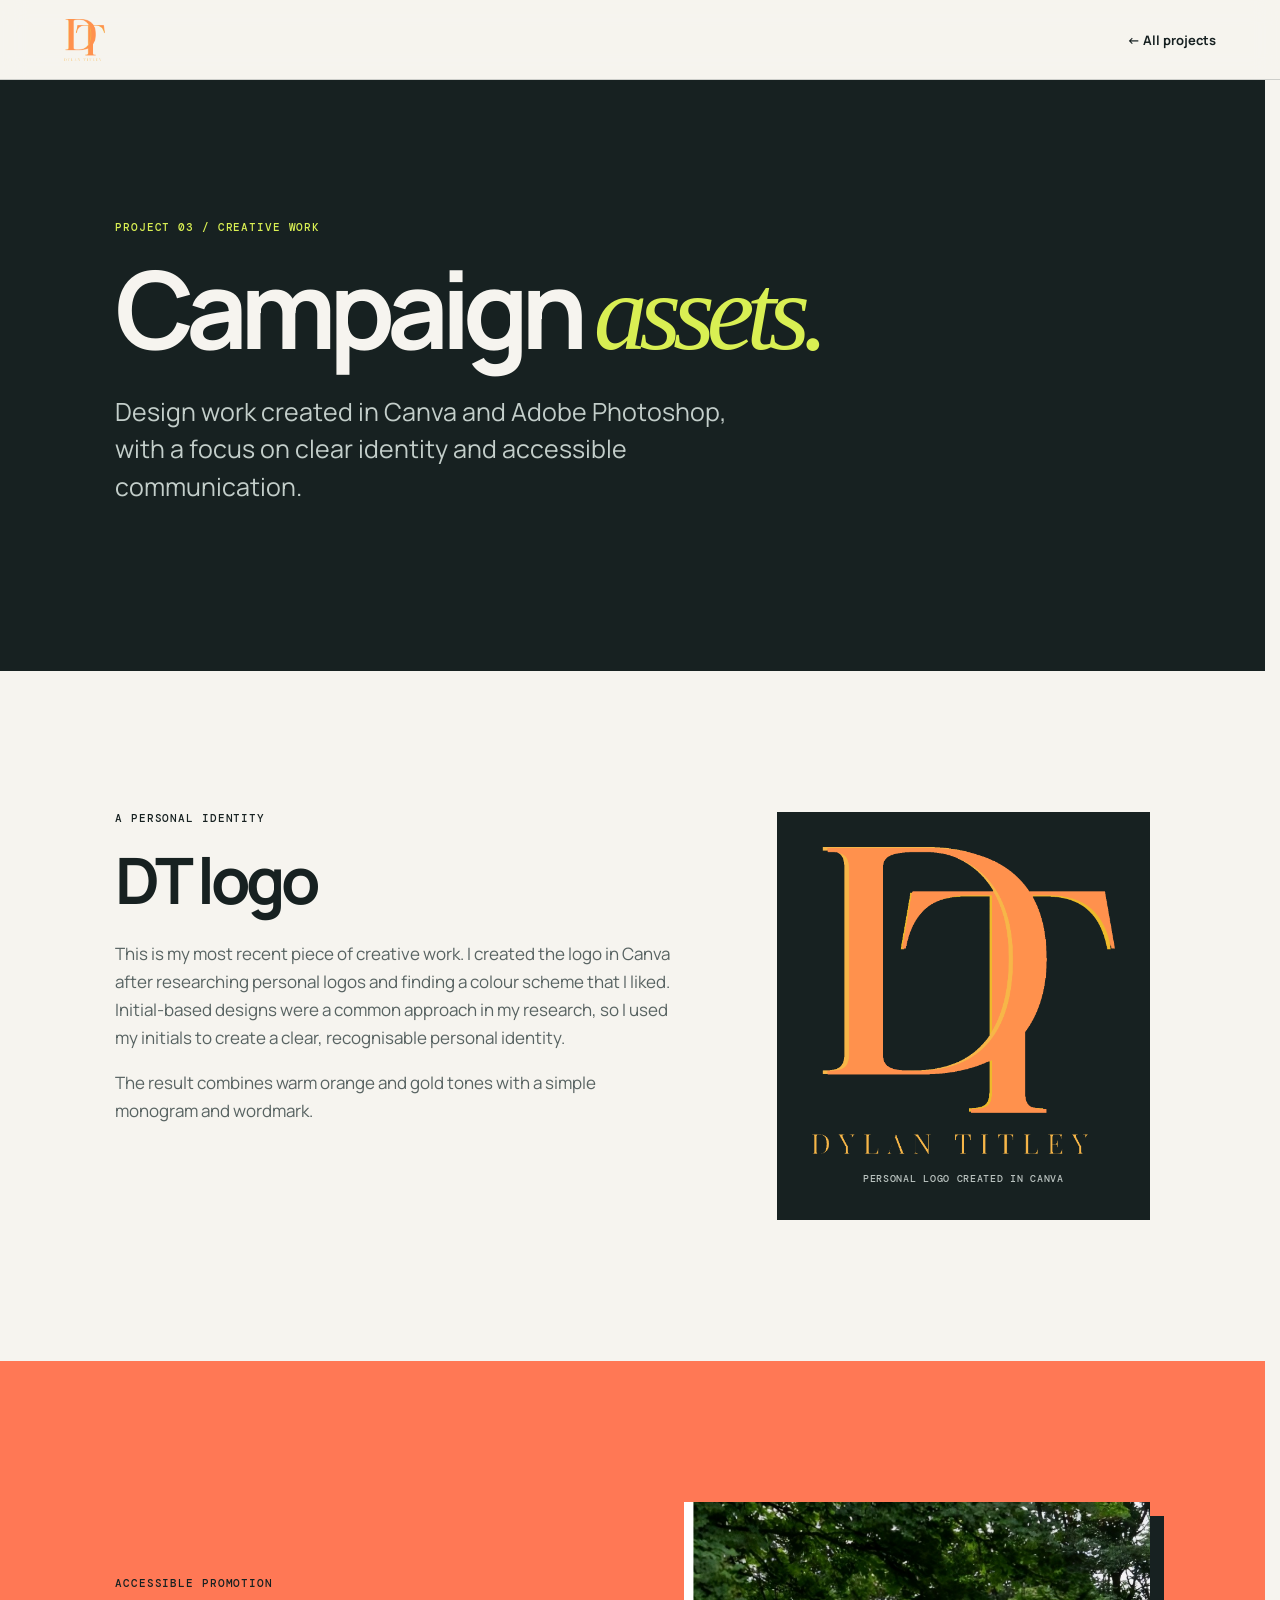
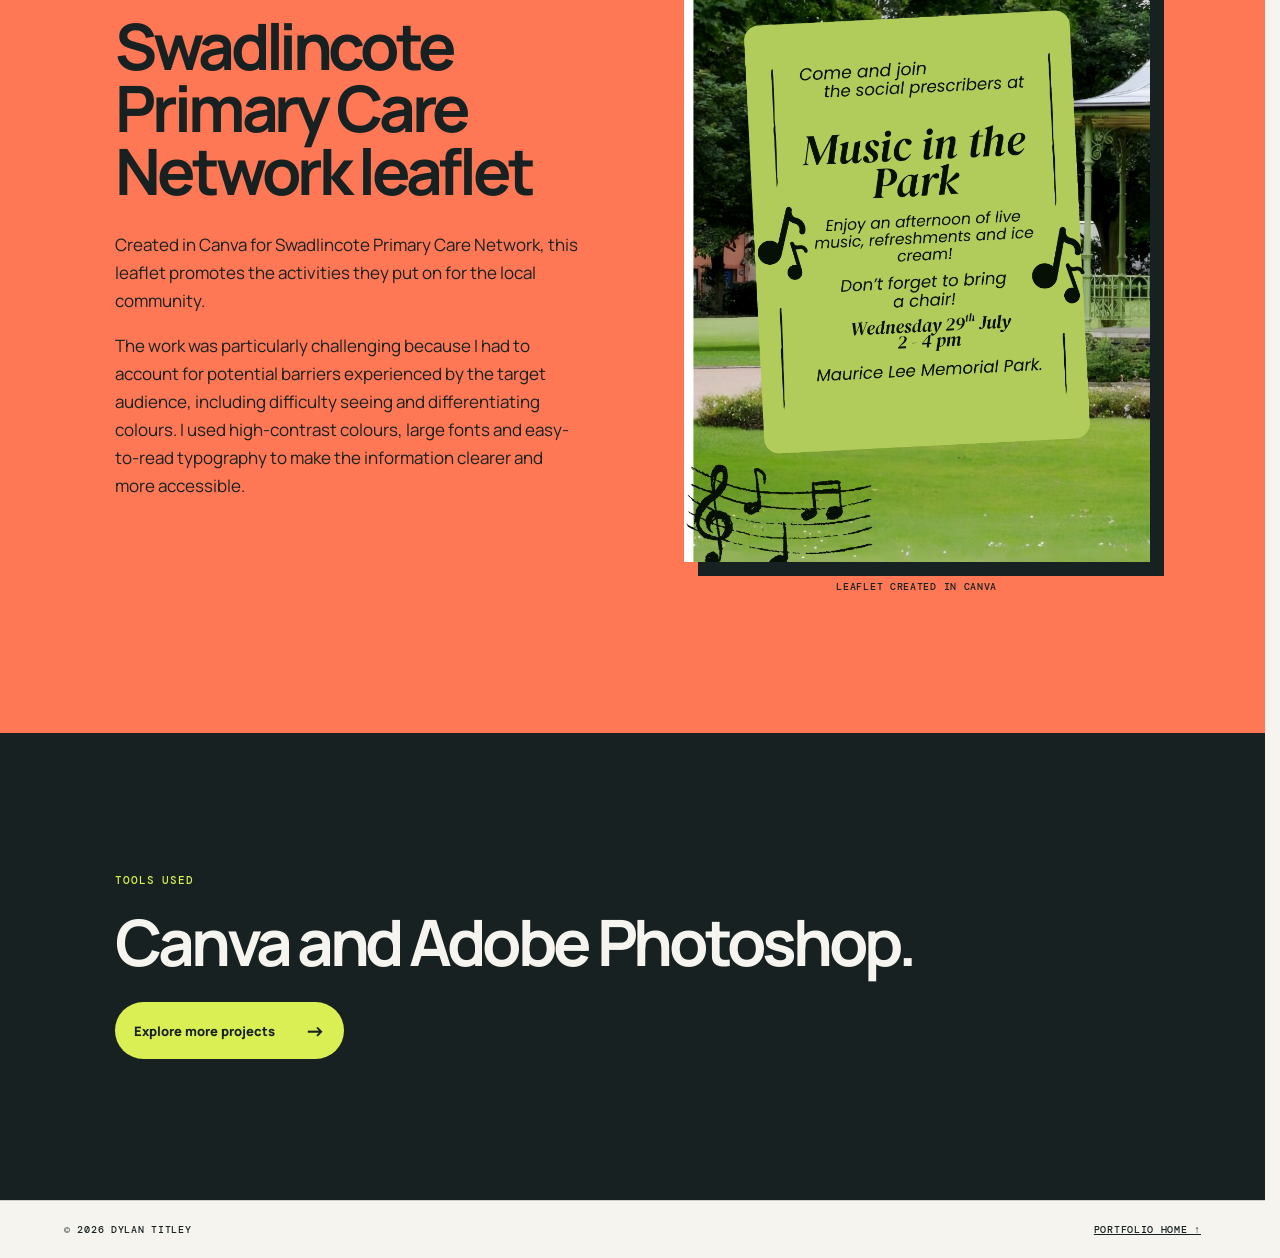
==== commit c81c1e07: "Fix mobile navigation, card readability, and contrast; show project previews" ====
--- a/campaign-assets.html
+++ b/campaign-assets.html
@@ -16,10 +16,10 @@
       rel="stylesheet"
     />
     <link rel="stylesheet" href="vendor/lenis.css" />
-    <link rel="stylesheet" href="styles.css" />
+    <link rel="stylesheet" href="styles.css?v=20261020-2" />
     <script src="vendor/gsap.min.js" defer></script>
     <script src="vendor/lenis.min.js" defer></script>
-    <script src="script.js" defer></script>
+    <script src="script.js?v=20261020-2" defer></script>
   </head>
   <body>
     <a class="skip-link" href="#main-content">Skip to content</a>
--- a/styles.css
+++ b/styles.css
@@ -3,6 +3,7 @@
   --paper: #f6f4ef;
   --lime: #d9ef53;
   --coral: #ff7855;
+  --accent-ink: #a8381c;
   --line: rgba(23, 33, 33, 0.18);
   --muted: #586362;
 }
@@ -12,10 +13,11 @@
 html {
   scroll-behavior: smooth;
   scroll-padding-top: 96px;
-  overflow-x: clip;
+  scrollbar-gutter: stable;
 }
 body {
   margin: 0;
+  padding-top: 80px;
   background: var(--paper);
   color: var(--ink);
   font-family: Manrope, Arial, sans-serif;
@@ -27,11 +29,12 @@
   align-items: center;
   justify-content: space-between;
   border-bottom: 1px solid var(--line);
-  position: sticky;
-  top: 0;
+  position: fixed;
+  inset: 0 0 auto;
+  width: 100%;
   background: rgba(246, 244, 239, 0.94);
   backdrop-filter: blur(12px);
-  z-index: 10;
+  z-index: 20;
 }
 .brand {
   display: flex;
@@ -41,7 +44,7 @@
   text-decoration: none;
 }
 .brand span {
-  color: var(--coral);
+  color: var(--accent-ink);
 }
 .menu-toggle {
   width: 48px;
@@ -71,14 +74,14 @@
 }
 .site-menu {
   position: fixed;
-  inset: 0 0 auto auto;
+  inset: 80px 0 0 auto;
   width: min(430px, 100%);
-  height: 100vh;
-  height: 100dvh;
+  height: calc(100vh - 80px);
+  height: calc(100dvh - 80px);
   overflow-y: auto;
   overscroll-behavior: contain;
   background: var(--ink);
-  padding: 120px clamp(34px, 6vw, 80px);
+  padding: 36px clamp(34px, 6vw, 80px);
   visibility: hidden;
   clip-path: inset(0 0 0 100%);
   transition:
@@ -87,7 +90,7 @@
   display: flex;
   flex-direction: column;
   gap: 12px;
-  z-index: 11;
+  z-index: 19;
 }
 .site-menu.open {
   transition-delay: 0s;
@@ -278,7 +281,7 @@
   display: block;
 }
 .timeline-meta span + span {
-  color: var(--coral);
+  color: var(--accent-ink);
 }
 h3 {
   font-size: clamp(22px, 3vw, 38px);
@@ -365,7 +368,7 @@
 }
 .project-card h3 {
   font-size: 27px;
-  margin: auto 0 5px;
+  margin: 0 0 8px;
   z-index: 1;
 }
 .project-card span {
@@ -422,7 +425,7 @@
   padding-bottom: 130px;
 }
 .contact-section .eyebrow {
-  color: var(--coral);
+  color: var(--accent-ink);
 }
 .contact-section h2 {
   margin: 0 auto 28px;
@@ -433,7 +436,7 @@
   letter-spacing: -0.055em;
   color: var(--ink);
   font-weight: 700;
-  text-decoration-color: var(--coral);
+  text-decoration-color: var(--accent-ink);
   text-underline-offset: 8px;
 }
 .contact-section p {
@@ -544,7 +547,7 @@
     monospace;
   text-transform: uppercase;
   letter-spacing: 0.06em;
-  color: var(--coral);
+  color: var(--accent-ink);
 }
 .back-link {
   color: var(--ink);
@@ -639,7 +642,7 @@
   font:
     500 11px "DM Mono",
     monospace;
-  color: var(--coral);
+  color: var(--accent-ink);
 }
 .process-grid h3 {
   font-size: 27px;
@@ -716,7 +719,7 @@
   padding-bottom: 4px;
 }
 .linkedin-link:hover {
-  color: var(--coral);
+  color: var(--accent-ink);
 }
 .asset-logo {
   margin: 0;
@@ -794,7 +797,7 @@
   outline: none;
 }
 :focus-visible {
-  outline: 3px solid #bd3a19;
+  outline: 3px solid var(--ink);
   outline-offset: 5px;
 }
 .hero :focus-visible,
@@ -816,19 +819,18 @@
 .skip-link:focus {
   transform: translateY(0);
 }
-.menu-toggle.open {
-  border-color: var(--paper);
-}
-.menu-toggle.open span {
-  background: var(--paper);
-}
-.menu-open {
+html.menu-open {
   overflow: hidden;
 }
 html:not(.has-js) .menu-toggle {
   display: none;
 }
+html:not(.has-js) body {
+  padding-top: 0;
+}
 html:not(.has-js) .site-header {
+  position: sticky;
+  top: 0;
   height: auto;
   min-height: 80px;
   flex-wrap: wrap;
@@ -906,7 +908,7 @@
     gap: 18px;
   }
   .site-menu {
-    padding-top: 96px;
+    padding-top: 28px;
     padding-bottom: 24px;
   }
   footer {
@@ -932,3 +934,88 @@
 html.lenis {
   scroll-behavior: auto;
 }
+
+/* Keep card decoration in its own region, above the text. */
+.project-art {
+  position: relative;
+  height: 150px;
+  flex: 0 0 150px;
+  overflow: hidden;
+  margin-bottom: 20px;
+  pointer-events: none;
+}
+.project-art .project-shape {
+  width: 128px;
+  top: 10px;
+  right: 20px;
+}
+.project-card > p {
+  margin-bottom: 14px;
+}
+.projects-section .section-heading p {
+  color: var(--ink);
+}
+@media (max-width: 720px) {
+  .project-card {
+    min-height: 0;
+  }
+  .project-art {
+    height: 120px;
+    flex-basis: 120px;
+  }
+  .project-art .project-shape {
+    width: 105px;
+  }
+}
+/* The menu stays in normal document flow when JavaScript is unavailable. */
+html:not(.has-js) .site-menu {
+  gap: 16px;
+  padding: 16px clamp(22px, 5vw, 74px);
+  border-bottom: 1px solid var(--line);
+}
+.project-gallery {
+  background: #e3e0d9;
+}
+.project-gallery > p:not(.eyebrow) {
+  max-width: 650px;
+  line-height: 1.65;
+  color: var(--muted);
+}
+.project-gallery-grid {
+  display: grid;
+  grid-template-columns: repeat(2, minmax(0, 1fr));
+  gap: 28px;
+  margin-top: 36px;
+}
+.project-gallery figure {
+  margin: 0;
+  min-width: 0;
+}
+.project-gallery figure > a {
+  display: block;
+  background: var(--ink);
+}
+.project-gallery img {
+  display: block;
+  width: 100%;
+  height: auto;
+}
+.project-gallery figcaption {
+  margin-top: 14px;
+  font-size: 15px;
+  line-height: 1.6;
+}
+.project-gallery figcaption strong {
+  display: block;
+  margin-bottom: 4px;
+}
+.project-gallery .gallery-note {
+  font-size: 14px;
+  margin-top: 28px;
+}
+@media (max-width: 720px) {
+  .project-gallery-grid {
+    grid-template-columns: 1fr;
+    gap: 32px;
+  }
+}
